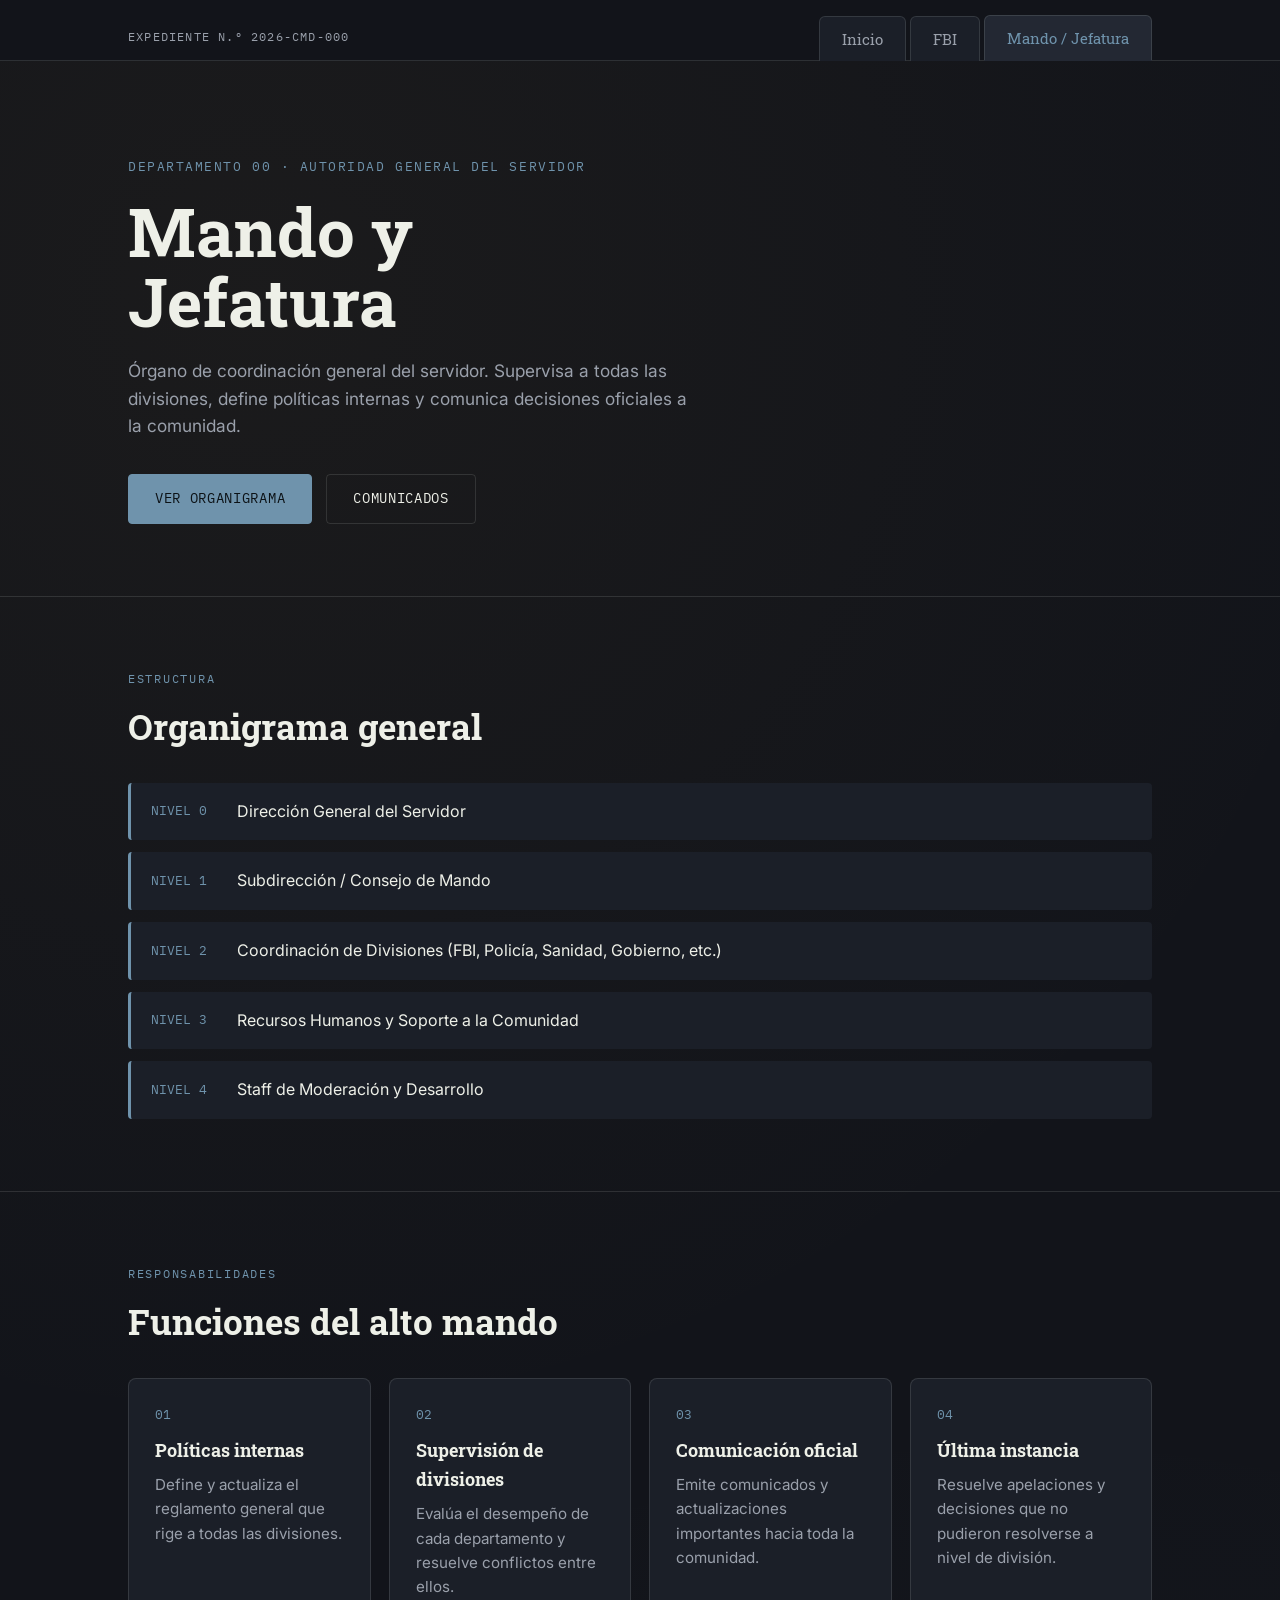
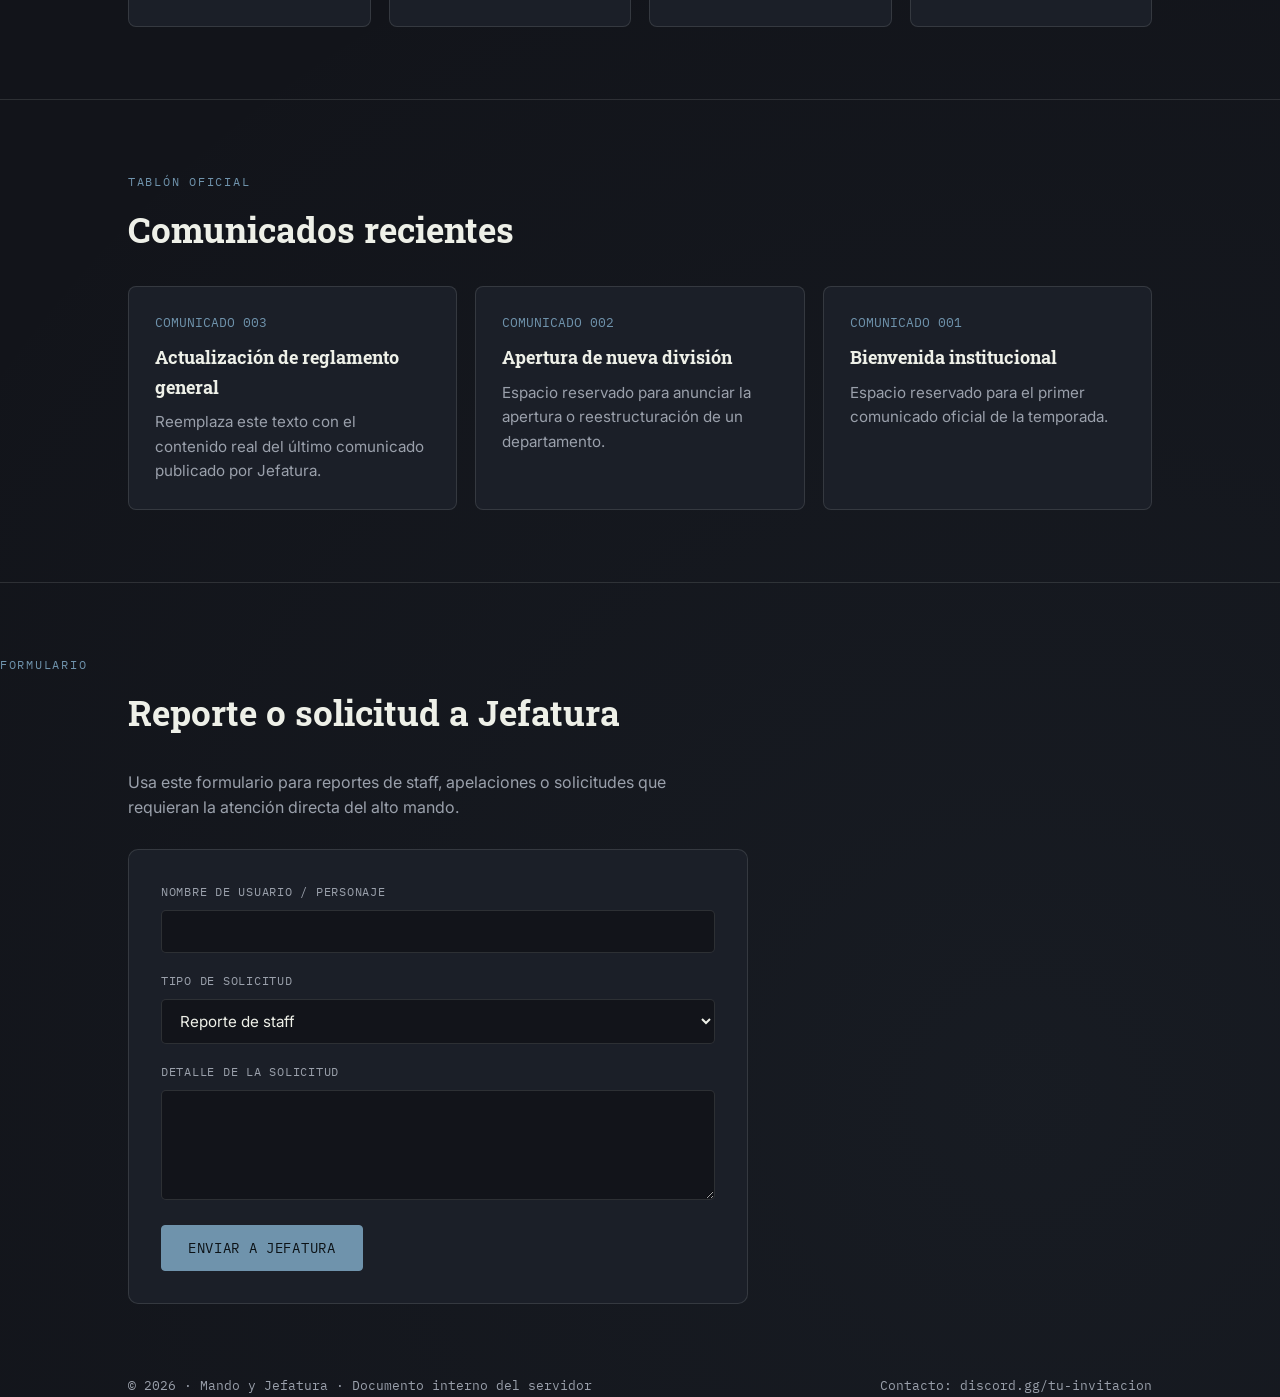
==== jefatura.html @ 1597dbf6 "Add files via upload" ====
<!DOCTYPE html>
<html lang="es">
<head>
<meta charset="UTF-8">
<meta name="viewport" content="width=device-width, initial-scale=1.0">
<title>Mando y Jefatura | Servidor RP</title>
<link rel="preconnect" href="https://fonts.googleapis.com">
<link href="https://fonts.googleapis.com/css2?family=Roboto+Slab:wght@400;700&family=Inter:wght@400;500;600&family=IBM+Plex+Mono:wght@400;500&display=swap" rel="stylesheet">
<link rel="stylesheet" href="style.css">
</head>
<body>

<nav class="tabnav">
  <div class="wrap">
    <span class="brand">EXPEDIENTE N.º 2026-CMD-000</span>
    <a class="tab" href="index.html">Inicio</a>
    <a class="tab" href="fbi.html">FBI</a>
    <a class="tab active steel-active" href="jefatura.html">Mando / Jefatura</a>
  </div>
</nav>

<header class="hero">
  <div class="wrap">
    <div class="case-no steel">Departamento 00 · Autoridad general del servidor</div>
    <h1>
      <span class="redact-word" style="--d:0.2s">Mando</span>
      <span class="redact-word" style="--d:0.5s">y</span><br>
      <span class="redact-word" style="--d:0.9s">Jefatura</span>
    </h1>
    <p class="lede">
      Órgano de coordinación general del servidor. Supervisa a todas las divisiones,
      define políticas internas y comunica decisiones oficiales a la comunidad.
    </p>
    <div class="cta-row">
      <a class="btn steel" href="#organigrama">Ver organigrama</a>
      <a class="btn ghost" href="#comunicados">Comunicados</a>
    </div>
  </div>
</header>

<section id="organigrama">
  <div class="wrap">
    <div class="eyebrow steel">Estructura</div>
    <h2>Organigrama general</h2>
    <div class="org-list">
      <div class="org-item"><span class="lvl">NIVEL 0</span><span>Dirección General del Servidor</span></div>
      <div class="org-item"><span class="lvl">NIVEL 1</span><span>Subdirección / Consejo de Mando</span></div>
      <div class="org-item"><span class="lvl">NIVEL 2</span><span>Coordinación de Divisiones (FBI, Policía, Sanidad, Gobierno, etc.)</span></div>
      <div class="org-item"><span class="lvl">NIVEL 3</span><span>Recursos Humanos y Soporte a la Comunidad</span></div>
      <div class="org-item"><span class="lvl">NIVEL 4</span><span>Staff de Moderación y Desarrollo</span></div>
    </div>
  </div>
</section>

<section>
  <div class="wrap">
    <div class="eyebrow steel">Responsabilidades</div>
    <h2>Funciones del alto mando</h2>
    <div class="grid">
      <div class="card steel"><span class="num">01</span><h3>Políticas internas</h3><p>Define y actualiza el reglamento general que rige a todas las divisiones.</p></div>
      <div class="card steel"><span class="num">02</span><h3>Supervisión de divisiones</h3><p>Evalúa el desempeño de cada departamento y resuelve conflictos entre ellos.</p></div>
      <div class="card steel"><span class="num">03</span><h3>Comunicación oficial</h3><p>Emite comunicados y actualizaciones importantes hacia toda la comunidad.</p></div>
      <div class="card steel"><span class="num">04</span><h3>Última instancia</h3><p>Resuelve apelaciones y decisiones que no pudieron resolverse a nivel de división.</p></div>
    </div>
  </div>
</section>

<section id="comunicados">
  <div class="wrap">
    <div class="eyebrow steel">Tablón oficial</div>
    <h2>Comunicados recientes</h2>
    <div class="grid">
      <div class="card steel">
        <span class="num">COMUNICADO 003</span>
        <h3>Actualización de reglamento general</h3>
        <p>Reemplaza este texto con el contenido real del último comunicado publicado por Jefatura.</p>
      </div>
      <div class="card steel">
        <span class="num">COMUNICADO 002</span>
        <h3>Apertura de nueva división</h3>
        <p>Espacio reservado para anunciar la apertura o reestructuración de un departamento.</p>
      </div>
      <div class="card steel">
        <span class="num">COMUNICADO 001</span>
        <h3>Bienvenida institucional</h3>
        <p>Espacio reservado para el primer comunicado oficial de la temporada.</p>
      </div>
    </div>
  </div>
</section>

<section>
  <div class="eyebrow steel">Formulario</div>
  <div class="wrap">
    <h2>Reporte o solicitud a Jefatura</h2>
    <p style="color:var(--ink-dim); max-width:600px; margin-bottom:28px;">
      Usa este formulario para reportes de staff, apelaciones o solicitudes que
      requieran la atención directa del alto mando.
    </p>
    <form class="form-panel steel-form" action="https://formspree.io/f/TU_ID_DE_FORMSPREE" method="POST">
      <div class="field">
        <label for="nombre2">Nombre de usuario / personaje</label>
        <input type="text" id="nombre2" name="nombre" required>
      </div>
      <div class="field">
        <label for="tipo">Tipo de solicitud</label>
        <select id="tipo" name="tipo">
          <option>Reporte de staff</option>
          <option>Apelación de sanción</option>
          <option>Consulta general</option>
          <option>Otro</option>
        </select>
      </div>
      <div class="field">
        <label for="detalle">Detalle de la solicitud</label>
        <textarea id="detalle" name="detalle" required></textarea>
      </div>
      <button type="submit" class="btn steel">Enviar a Jefatura</button>
    </form>
  </div>
</section>

<footer class="wrap">
  <span>© 2026 · Mando y Jefatura · Documento interno del servidor</span>
  <span>Contacto: discord.gg/tu-invitacion</span>
</footer>

</body>
</html>
---- style.css ----
/* ============================================
   SISTEMA DE DISEÑO — EXPEDIENTE FEDERAL
   ============================================ */
:root {
  --bg-deep: #12141a;
  --panel: #1b1f28;
  --panel-raised: #232833;
  --paper: #ded2ad;
  --paper-dim: #b7ac8a;
  --ink: #eef0e8;
  --ink-dim: #9aa0ab;
  --brass: #c2983f;
  --brass-dim: #8a6d2f;
  --steel: #6f93ac;
  --steel-dim: #445a68;
  --redact: #0a0b0d;
  --alert: #8a3030;
  --line: rgba(238, 240, 232, 0.12);

  --font-display: "Roboto Slab", Georgia, serif;
  --font-body: "Inter", -apple-system, sans-serif;
  --font-mono: "IBM Plex Mono", "Courier New", monospace;
}

* { margin: 0; padding: 0; box-sizing: border-box; }

html { scroll-behavior: smooth; }

body {
  background: var(--bg-deep);
  color: var(--ink);
  font-family: var(--font-body);
  line-height: 1.6;
  background-image:
    radial-gradient(circle at 20% 10%, rgba(194,152,63,0.05), transparent 40%),
    radial-gradient(circle at 80% 90%, rgba(111,147,172,0.06), transparent 45%);
}

a { color: inherit; text-decoration: none; }
img { max-width: 100%; display: block; }

.wrap {
  max-width: 1080px;
  margin: 0 auto;
  padding: 0 28px;
}

/* ---------- Case-number eyebrow ---------- */
.case-no {
  font-family: var(--font-mono);
  font-size: 0.8rem;
  letter-spacing: 0.12em;
  color: var(--brass);
  text-transform: uppercase;
}
.case-no.steel { color: var(--steel); }

/* ---------- Folder-tab navigation ---------- */
.tabnav {
  position: sticky;
  top: 0;
  z-index: 50;
  background: var(--bg-deep);
  border-bottom: 1px solid var(--line);
}
.tabnav .wrap {
  display: flex;
  align-items: flex-end;
  gap: 4px;
  padding-top: 14px;
}
.tabnav .brand {
  font-family: var(--font-mono);
  font-size: 0.75rem;
  color: var(--ink-dim);
  letter-spacing: 0.1em;
  margin-right: auto;
  padding-bottom: 14px;
  text-transform: uppercase;
}
.tab {
  font-family: var(--font-display);
  font-size: 0.95rem;
  padding: 10px 22px;
  background: var(--panel);
  border: 1px solid var(--line);
  border-bottom: none;
  border-radius: 6px 6px 0 0;
  color: var(--ink-dim);
  position: relative;
  top: 1px;
  transition: color .2s ease, background .2s ease;
}
.tab:hover { color: var(--ink); }
.tab.active {
  background: var(--panel-raised);
  color: var(--brass);
  border-color: var(--line);
  border-bottom: 1px solid var(--panel-raised);
}
.tab.active.steel-active { color: var(--steel); }

/* ---------- Hero / redaction reveal ---------- */
.hero {
  padding: 96px 0 72px;
  border-bottom: 1px solid var(--line);
}
.hero h1 {
  font-family: var(--font-display);
  font-weight: 700;
  font-size: clamp(2.4rem, 6vw, 4.2rem);
  line-height: 1.05;
  margin: 18px 0 20px;
}
.redact-word {
  display: inline-block;
  position: relative;
  color: transparent;
  background: var(--redact);
  border-radius: 3px;
  padding: 0 6px;
  animation: reveal 0.05s ease-out forwards;
  animation-delay: var(--d, 0.8s);
}
@keyframes reveal {
  to { color: var(--ink); background: transparent; padding: 0; }
}
.hero .lede {
  max-width: 560px;
  color: var(--ink-dim);
  font-size: 1.08rem;
}
.hero .cta-row {
  margin-top: 34px;
  display: flex;
  gap: 14px;
  flex-wrap: wrap;
}

.btn {
  font-family: var(--font-mono);
  font-size: 0.85rem;
  letter-spacing: 0.05em;
  text-transform: uppercase;
  padding: 13px 26px;
  border-radius: 4px;
  border: 1px solid var(--brass);
  color: var(--bg-deep);
  background: var(--brass);
  transition: transform .15s ease, box-shadow .15s ease;
  display: inline-block;
}
.btn:hover { transform: translateY(-2px); box-shadow: 0 6px 18px rgba(194,152,63,0.25); }
.btn.ghost {
  background: transparent;
  color: var(--ink);
  border-color: var(--line);
}
.btn.steel { border-color: var(--steel); background: var(--steel); color: #0c1216; }
.btn.steel:hover { box-shadow: 0 6px 18px rgba(111,147,172,0.25); }
.btn.ghost.steel-ghost { color: var(--ink); }

/* ---------- Sections ---------- */
section { padding: 72px 0; border-bottom: 1px solid var(--line); }
section:last-of-type { border-bottom: none; }

.eyebrow {
  font-family: var(--font-mono);
  font-size: 0.78rem;
  letter-spacing: 0.14em;
  text-transform: uppercase;
  color: var(--brass);
  margin-bottom: 10px;
}
.eyebrow.steel { color: var(--steel); }

h2 {
  font-family: var(--font-display);
  font-size: clamp(1.6rem, 3vw, 2.2rem);
  margin-bottom: 28px;
}

/* ---------- Rank ladder ---------- */
.ranks {
  display: flex;
  flex-direction: column;
  border: 1px solid var(--line);
  border-radius: 8px;
  overflow: hidden;
}
.rank-row {
  display: grid;
  grid-template-columns: 90px 1fr auto;
  gap: 18px;
  align-items: center;
  padding: 16px 22px;
  background: var(--panel);
  border-bottom: 1px solid var(--line);
}
.rank-row:last-child { border-bottom: none; }
.rank-row:nth-child(even) { background: var(--panel-raised); }
.rank-code {
  font-family: var(--font-mono);
  color: var(--brass-dim);
  font-size: 0.85rem;
}
.rank-row.steel .rank-code { color: var(--steel-dim); }
.rank-name { font-family: var(--font-display); font-size: 1.05rem; }
.rank-tag {
  font-family: var(--font-mono);
  font-size: 0.72rem;
  color: var(--ink-dim);
  border: 1px solid var(--line);
  padding: 4px 10px;
  border-radius: 20px;
  white-space: nowrap;
}

/* ---------- Card grid ---------- */
.grid {
  display: grid;
  grid-template-columns: repeat(auto-fit, minmax(240px, 1fr));
  gap: 18px;
}
.card {
  background: var(--panel);
  border: 1px solid var(--line);
  border-radius: 8px;
  padding: 26px;
}
.card .num {
  font-family: var(--font-mono);
  color: var(--brass);
  font-size: 0.8rem;
  margin-bottom: 10px;
  display: block;
}
.card.steel .num { color: var(--steel); }
.card h3 {
  font-family: var(--font-display);
  font-size: 1.15rem;
  margin-bottom: 8px;
}
.card p { color: var(--ink-dim); font-size: 0.95rem; }

/* ---------- Stamp / classified badge ---------- */
.stamp {
  display: inline-block;
  border: 3px solid var(--alert);
  color: var(--alert);
  font-family: var(--font-mono);
  font-weight: 700;
  letter-spacing: 0.15em;
  padding: 6px 16px;
  border-radius: 4px;
  transform: rotate(-4deg);
  text-transform: uppercase;
  font-size: 0.85rem;
  opacity: 0.9;
}

/* ---------- Form ---------- */
.form-panel {
  background: var(--panel);
  border: 1px solid var(--line);
  border-radius: 10px;
  padding: 32px;
  max-width: 620px;
}
.field { margin-bottom: 18px; }
.field label {
  display: block;
  font-family: var(--font-mono);
  font-size: 0.78rem;
  letter-spacing: 0.06em;
  color: var(--ink-dim);
  text-transform: uppercase;
  margin-bottom: 8px;
}
.field input, .field select, .field textarea {
  width: 100%;
  background: var(--bg-deep);
  border: 1px solid var(--line);
  border-radius: 5px;
  padding: 11px 14px;
  color: var(--ink);
  font-family: var(--font-body);
  font-size: 0.95rem;
}
.field textarea { min-height: 110px; resize: vertical; }
.field input:focus, .field select:focus, .field textarea:focus {
  outline: 2px solid var(--brass);
  outline-offset: 1px;
}
.steel-form .field input:focus, .steel-form .field select:focus, .steel-form .field textarea:focus {
  outline-color: var(--steel);
}

/* ---------- Footer ---------- */
footer {
  padding: 40px 0 60px;
  color: var(--ink-dim);
  font-family: var(--font-mono);
  font-size: 0.8rem;
  display: flex;
  justify-content: space-between;
  flex-wrap: wrap;
  gap: 12px;
}

/* ---------- Org chart list (jefatura) ---------- */
.org-list { display: flex; flex-direction: column; gap: 12px; }
.org-item {
  display: flex;
  align-items: center;
  gap: 16px;
  padding: 16px 20px;
  background: var(--panel);
  border-left: 3px solid var(--steel);
  border-radius: 4px;
}
.org-item .lvl {
  font-family: var(--font-mono);
  color: var(--steel);
  font-size: 0.8rem;
  width: 70px;
  flex-shrink: 0;
}

/* ---------- Reduced motion ---------- */
@media (prefers-reduced-motion: reduce) {
  .redact-word { animation: none; color: var(--ink); background: transparent; padding: 0; }
  html { scroll-behavior: auto; }
}

/* ---------- Mobile ---------- */
@media (max-width: 640px) {
  .hero { padding: 64px 0 48px; }
  .rank-row { grid-template-columns: 60px 1fr; }
  .rank-tag { grid-column: 1 / -1; justify-self: start; }
  .tabnav .brand { display: none; }
  section { padding: 52px 0; }
}

/* ---------- Focus visibility ---------- */
a:focus-visible, button:focus-visible, .tab:focus-visible {
  outline: 2px solid var(--brass);
  outline-offset: 2px;
}
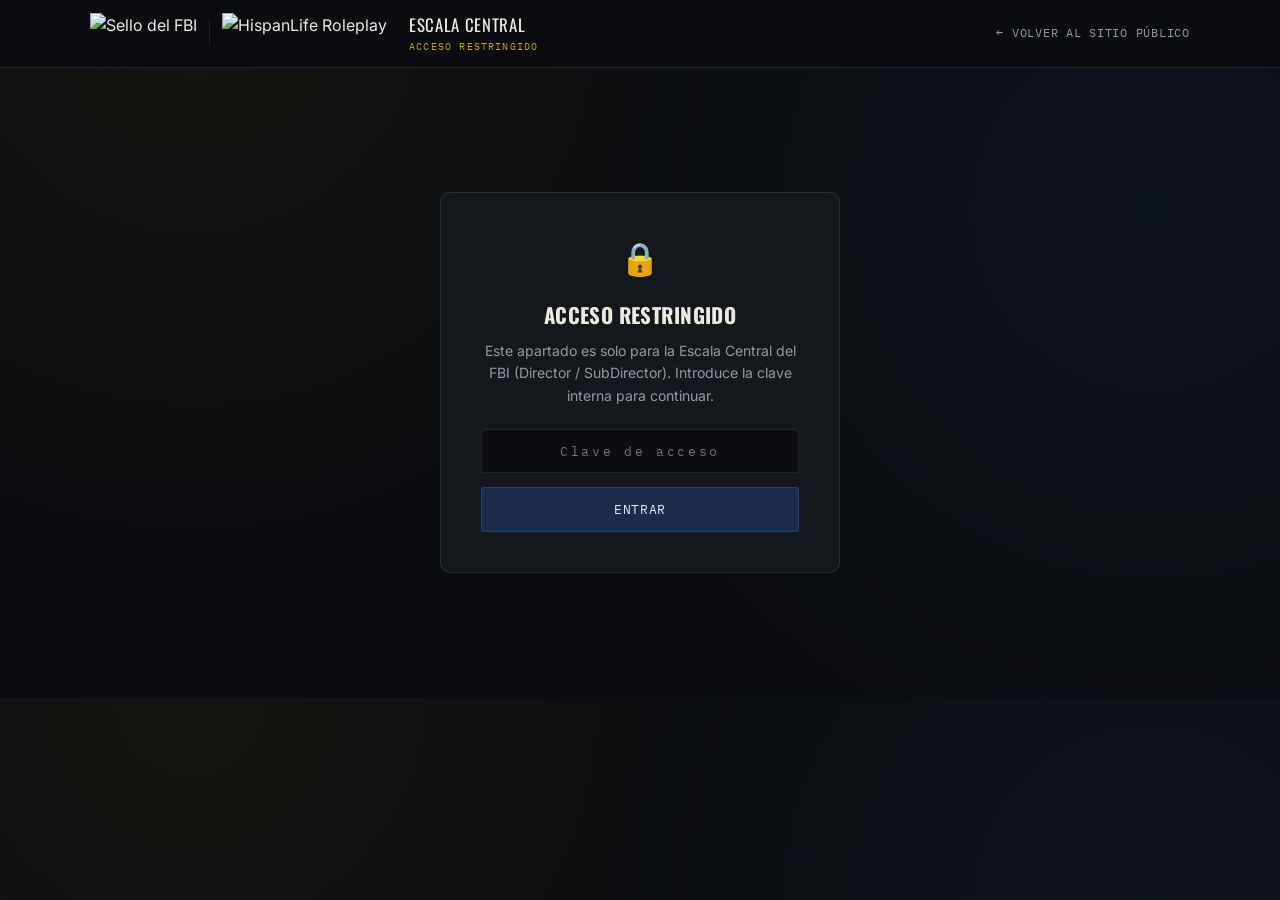
==== commit f508f8c9: "Add files via upload" ====
--- a/jefatura.html
+++ b/jefatura.html
@@ -3,127 +3,150 @@
 <head>
 <meta charset="UTF-8">
 <meta name="viewport" content="width=device-width, initial-scale=1.0">
-<title>Mando y Jefatura | Servidor RP</title>
+<title>Acceso interno — Escala Central FBI</title>
+<link rel="icon" href="assets/fbi-seal.png">
 <link rel="preconnect" href="https://fonts.googleapis.com">
-<link href="https://fonts.googleapis.com/css2?family=Roboto+Slab:wght@400;700&family=Inter:wght@400;500;600&family=IBM+Plex+Mono:wght@400;500&display=swap" rel="stylesheet">
+<link href="https://fonts.googleapis.com/css2?family=Oswald:wght@500;600;700&family=Inter:wght@400;500;600&family=IBM+Plex+Mono:wght@400;500;600&display=swap" rel="stylesheet">
 <link rel="stylesheet" href="style.css">
 </head>
 <body>
 
 <nav class="tabnav">
-  <div class="wrap">
-    <span class="brand">EXPEDIENTE N.º 2026-CMD-000</span>
-    <a class="tab" href="index.html">Inicio</a>
-    <a class="tab" href="fbi.html">FBI</a>
-    <a class="tab active steel-active" href="jefatura.html">Mando / Jefatura</a>
+  <div class="wrap inner">
+    <div class="logos">
+      <img src="assets/fbi-seal.png" alt="Sello del FBI">
+      <div class="divider"></div>
+      <img src="assets/hispanlife-logo.png" alt="HispanLife Roleplay">
+    </div>
+    <span class="brand-text">Escala Central<small>Acceso restringido</small></span>
+    <div class="navlinks">
+      <a href="index.html">← Volver al sitio público</a>
+    </div>
   </div>
 </nav>
 
+<div class="gate" id="gate">
+  <div class="gate-box">
+    <div class="lock">🔒</div>
+    <h2>Acceso restringido</h2>
+    <p>Este apartado es solo para la Escala Central del FBI (Director / SubDirector). Introduce la clave interna para continuar.</p>
+    <input type="password" id="clave" placeholder="Clave de acceso" autocomplete="off">
+    <button class="btn navy" style="width:100%" onclick="verificarClave()">Entrar</button>
+    <div class="gate-error" id="gate-error">Clave incorrecta. Inténtalo de nuevo.</div>
+  </div>
+</div>
+
+<div id="jefatura-content">
+
 <header class="hero">
   <div class="wrap">
-    <div class="case-no steel">Departamento 00 · Autoridad general del servidor</div>
-    <h1>
-      <span class="redact-word" style="--d:0.2s">Mando</span>
-      <span class="redact-word" style="--d:0.5s">y</span><br>
-      <span class="redact-word" style="--d:0.9s">Jefatura</span>
-    </h1>
-    <p class="lede">
-      Órgano de coordinación general del servidor. Supervisa a todas las divisiones,
-      define políticas internas y comunica decisiones oficiales a la comunidad.
-    </p>
-    <div class="cta-row">
-      <a class="btn steel" href="#organigrama">Ver organigrama</a>
-      <a class="btn ghost" href="#comunicados">Comunicados</a>
-    </div>
+    <div class="case-no">Solo Escala Central · Director / SubDirector</div>
+    <h1>Panel de Mando</h1>
+    <p class="sub">Coordinación interna de la división · No compartir fuera de la Escala Central</p>
   </div>
 </header>
 
-<section id="organigrama">
+<section>
   <div class="wrap">
-    <div class="eyebrow steel">Estructura</div>
-    <h2>Organigrama general</h2>
-    <div class="org-list">
-      <div class="org-item"><span class="lvl">NIVEL 0</span><span>Dirección General del Servidor</span></div>
-      <div class="org-item"><span class="lvl">NIVEL 1</span><span>Subdirección / Consejo de Mando</span></div>
-      <div class="org-item"><span class="lvl">NIVEL 2</span><span>Coordinación de Divisiones (FBI, Policía, Sanidad, Gobierno, etc.)</span></div>
-      <div class="org-item"><span class="lvl">NIVEL 3</span><span>Recursos Humanos y Soporte a la Comunidad</span></div>
-      <div class="org-item"><span class="lvl">NIVEL 4</span><span>Staff de Moderación y Desarrollo</span></div>
+    <div class="eyebrow">Comunicados internos</div>
+    <h2>Tablón de Escala Central</h2>
+    <p class="section-intro">Espacio para decisiones y avisos que solo debe conocer la dirección de la división.</p>
+    <div class="grid">
+      <div class="card">
+        <span class="num">NOTA 003</span>
+        <h3>Reemplaza este texto</h3>
+        <p>Edita este bloque con el comunicado interno real (ej. cambios de reglamento, redadas autorizadas, etc.).</p>
+      </div>
+      <div class="card">
+        <span class="num">NOTA 002</span>
+        <h3>Reemplaza este texto</h3>
+        <p>Espacio reservado para el segundo comunicado interno.</p>
+      </div>
+      <div class="card">
+        <span class="num">NOTA 001</span>
+        <h3>Reemplaza este texto</h3>
+        <p>Espacio reservado para el primer comunicado interno de la temporada.</p>
+      </div>
     </div>
   </div>
 </section>
 
 <section>
   <div class="wrap">
-    <div class="eyebrow steel">Responsabilidades</div>
-    <h2>Funciones del alto mando</h2>
-    <div class="grid">
-      <div class="card steel"><span class="num">01</span><h3>Políticas internas</h3><p>Define y actualiza el reglamento general que rige a todas las divisiones.</p></div>
-      <div class="card steel"><span class="num">02</span><h3>Supervisión de divisiones</h3><p>Evalúa el desempeño de cada departamento y resuelve conflictos entre ellos.</p></div>
-      <div class="card steel"><span class="num">03</span><h3>Comunicación oficial</h3><p>Emite comunicados y actualizaciones importantes hacia toda la comunidad.</p></div>
-      <div class="card steel"><span class="num">04</span><h3>Última instancia</h3><p>Resuelve apelaciones y decisiones que no pudieron resolverse a nivel de división.</p></div>
-    </div>
-  </div>
-</section>
-
-<section id="comunicados">
-  <div class="wrap">
-    <div class="eyebrow steel">Tablón oficial</div>
-    <h2>Comunicados recientes</h2>
-    <div class="grid">
-      <div class="card steel">
-        <span class="num">COMUNICADO 003</span>
-        <h3>Actualización de reglamento general</h3>
-        <p>Reemplaza este texto con el contenido real del último comunicado publicado por Jefatura.</p>
-      </div>
-      <div class="card steel">
-        <span class="num">COMUNICADO 002</span>
-        <h3>Apertura de nueva división</h3>
-        <p>Espacio reservado para anunciar la apertura o reestructuración de un departamento.</p>
-      </div>
-      <div class="card steel">
-        <span class="num">COMUNICADO 001</span>
-        <h3>Bienvenida institucional</h3>
-        <p>Espacio reservado para el primer comunicado oficial de la temporada.</p>
-      </div>
+    <div class="eyebrow">Estructura</div>
+    <h2>Escala Central activa</h2>
+    <div class="org-list">
+      <div class="org-item"><span class="lvl">DIR.</span><span>Director de Investigación — [nombre]</span></div>
+      <div class="org-item"><span class="lvl">SUBDIR.</span><span>SubDirector de Investigación — [nombre]</span></div>
     </div>
   </div>
 </section>
 
 <section>
-  <div class="eyebrow steel">Formulario</div>
   <div class="wrap">
-    <h2>Reporte o solicitud a Jefatura</h2>
-    <p style="color:var(--ink-dim); max-width:600px; margin-bottom:28px;">
-      Usa este formulario para reportes de staff, apelaciones o solicitudes que
-      requieran la atención directa del alto mando.
-    </p>
-    <form class="form-panel steel-form" action="https://formspree.io/f/TU_ID_DE_FORMSPREE" method="POST">
+    <div class="eyebrow">Gestión</div>
+    <h2>Propuesta de ascenso / descenso</h2>
+    <p class="section-intro">Formulario interno para proponer cambios de rango dentro de la división.</p>
+    <form class="form-panel" id="form-propuesta" onsubmit="enviarPropuesta(event)">
       <div class="field">
-        <label for="nombre2">Nombre de usuario / personaje</label>
-        <input type="text" id="nombre2" name="nombre" required>
+        <label for="agente-prop">Agente</label>
+        <input type="text" id="agente-prop" name="agente" required>
       </div>
       <div class="field">
-        <label for="tipo">Tipo de solicitud</label>
-        <select id="tipo" name="tipo">
-          <option>Reporte de staff</option>
-          <option>Apelación de sanción</option>
-          <option>Consulta general</option>
+        <label for="tipo-prop">Tipo de propuesta</label>
+        <select id="tipo-prop" name="tipo">
+          <option>Ascenso</option>
+          <option>Descenso</option>
+          <option>Autorización de redada</option>
           <option>Otro</option>
         </select>
       </div>
       <div class="field">
-        <label for="detalle">Detalle de la solicitud</label>
-        <textarea id="detalle" name="detalle" required></textarea>
+        <label for="motivo-prop">Motivo</label>
+        <textarea id="motivo-prop" name="motivo" required></textarea>
       </div>
-      <button type="submit" class="btn steel">Enviar a Jefatura</button>
+      <button type="submit" class="btn navy">Enviar propuesta</button>
+      <div class="send-status" id="propuesta-status"></div>
     </form>
   </div>
 </section>
 
 <footer class="wrap">
-  <span>© 2026 · Mando y Jefatura · Documento interno del servidor</span>
-  <span>Contacto: discord.gg/tu-invitacion</span>
+  <span>© 2026 · Escala Central FBI · HispanLife Roleplay</span>
+  <span><a class="restricted" href="index.html">Volver al sitio público</a></span>
 </footer>
 
+</div>
+
+<script src="script.js"></script>
+<script>
+  // Aviso: esto es solo una barrera cosmética en el navegador (no es seguridad real).
+  // Cualquiera con conocimientos básicos puede ver este código y la clave.
+  // No publiques aquí información realmente sensible.
+  const CLAVE_CORRECTA = "central2026"; // cámbiala por la que quieras usar
+
+  if (sessionStorage.getItem("jefatura_ok") === "1") {
+    mostrarContenido();
+  }
+
+  function verificarClave() {
+    const intento = document.getElementById("clave").value;
+    if (intento === CLAVE_CORRECTA) {
+      sessionStorage.setItem("jefatura_ok", "1");
+      mostrarContenido();
+    } else {
+      document.getElementById("gate-error").classList.add("show");
+    }
+  }
+
+  function mostrarContenido() {
+    document.getElementById("gate").style.display = "none";
+    document.getElementById("jefatura-content").classList.add("show");
+  }
+
+  document.getElementById("clave").addEventListener("keydown", (e) => {
+    if (e.key === "Enter") verificarClave();
+  });
+</script>
 </body>
 </html>
--- a/style.css
+++ b/style.css
@@ -1,29 +1,30 @@
 /* ============================================
-   SISTEMA DE DISEÑO — EXPEDIENTE FEDERAL
+   SISTEMA DE DISEÑO — EXPEDIENTE DE INVESTIGACIÓN
+   FBI · HispanLife Roleplay
    ============================================ */
 :root {
-  --bg-deep: #12141a;
-  --panel: #1b1f28;
-  --panel-raised: #232833;
-  --paper: #ded2ad;
-  --paper-dim: #b7ac8a;
-  --ink: #eef0e8;
-  --ink-dim: #9aa0ab;
-  --brass: #c2983f;
-  --brass-dim: #8a6d2f;
-  --steel: #6f93ac;
-  --steel-dim: #445a68;
-  --redact: #0a0b0d;
-  --alert: #8a3030;
-  --line: rgba(238, 240, 232, 0.12);
-
-  --font-display: "Roboto Slab", Georgia, serif;
+  --bg-deep: #0b0d10;
+  --panel: #14181d;
+  --panel-raised: #1b2027;
+  --gold: #c9a227;
+  --gold-dim: #8a6f1f;
+  --navy: #1c2c4d;
+  --navy-lt: #2b4270;
+  --crimson: #8a2331;
+  --paper: #ddd0ab;
+  --paper-line: rgba(20,15,5,0.15);
+  --ink: #eceae2;
+  --ink-dim: #939aa4;
+  --line: rgba(236, 234, 226, 0.10);
+  --cork: #4a3423;
+  --thread: #a3272c;
+
+  --font-display: "Oswald", "Arial Narrow", sans-serif;
   --font-body: "Inter", -apple-system, sans-serif;
   --font-mono: "IBM Plex Mono", "Courier New", monospace;
 }
 
 * { margin: 0; padding: 0; box-sizing: border-box; }
-
 html { scroll-behavior: smooth; }
 
 body {
@@ -32,318 +33,329 @@
   font-family: var(--font-body);
   line-height: 1.6;
   background-image:
-    radial-gradient(circle at 20% 10%, rgba(194,152,63,0.05), transparent 40%),
-    radial-gradient(circle at 80% 90%, rgba(111,147,172,0.06), transparent 45%);
+    radial-gradient(circle at 15% 0%, rgba(201,162,39,0.06), transparent 42%),
+    radial-gradient(circle at 90% 30%, rgba(28,44,77,0.25), transparent 45%);
 }
 
 a { color: inherit; text-decoration: none; }
 img { max-width: 100%; display: block; }
-
-.wrap {
-  max-width: 1080px;
-  margin: 0 auto;
-  padding: 0 28px;
-}
-
-/* ---------- Case-number eyebrow ---------- */
+.wrap { max-width: 1100px; margin: 0 auto; padding: 0 28px; }
+
+/* ---------- Nav ---------- */
+.tabnav {
+  position: sticky; top: 0; z-index: 50;
+  background: rgba(11,13,16,0.92);
+  backdrop-filter: blur(6px);
+  border-bottom: 1px solid var(--line);
+}
+.tabnav .inner {
+  display: flex; align-items: center; gap: 22px;
+  padding: 12px 0;
+}
+.tabnav .logos { display: flex; align-items: center; gap: 12px; }
+.tabnav .logos img { height: 40px; width: auto; }
+.tabnav .divider { width: 1px; height: 26px; background: var(--line); }
+.tabnav .brand-text {
+  font-family: var(--font-display);
+  letter-spacing: 0.04em;
+  font-size: 1.05rem;
+  text-transform: uppercase;
+  color: var(--ink);
+}
+.tabnav .brand-text small {
+  display: block;
+  font-family: var(--font-mono);
+  font-size: 0.62rem;
+  color: var(--gold);
+  letter-spacing: 0.12em;
+  text-transform: uppercase;
+}
+.navlinks { margin-left: auto; display: flex; gap: 26px; }
+.navlinks a {
+  font-family: var(--font-mono);
+  font-size: 0.78rem;
+  letter-spacing: 0.06em;
+  text-transform: uppercase;
+  color: var(--ink-dim);
+  transition: color .15s;
+}
+.navlinks a:hover { color: var(--gold); }
+
+/* ---------- Hero ---------- */
+.hero {
+  padding: 88px 0 64px;
+  border-bottom: 1px solid var(--line);
+  text-align: center;
+}
+.hero .seal { width: 148px; margin: 0 auto 28px; opacity: 0.96; }
 .case-no {
   font-family: var(--font-mono);
-  font-size: 0.8rem;
-  letter-spacing: 0.12em;
-  color: var(--brass);
-  text-transform: uppercase;
-}
-.case-no.steel { color: var(--steel); }
-
-/* ---------- Folder-tab navigation ---------- */
-.tabnav {
-  position: sticky;
-  top: 0;
-  z-index: 50;
-  background: var(--bg-deep);
-  border-bottom: 1px solid var(--line);
-}
-.tabnav .wrap {
-  display: flex;
-  align-items: flex-end;
-  gap: 4px;
-  padding-top: 14px;
-}
-.tabnav .brand {
-  font-family: var(--font-mono);
-  font-size: 0.75rem;
-  color: var(--ink-dim);
-  letter-spacing: 0.1em;
-  margin-right: auto;
-  padding-bottom: 14px;
-  text-transform: uppercase;
-}
-.tab {
-  font-family: var(--font-display);
-  font-size: 0.95rem;
-  padding: 10px 22px;
-  background: var(--panel);
-  border: 1px solid var(--line);
-  border-bottom: none;
-  border-radius: 6px 6px 0 0;
-  color: var(--ink-dim);
-  position: relative;
-  top: 1px;
-  transition: color .2s ease, background .2s ease;
-}
-.tab:hover { color: var(--ink); }
-.tab.active {
-  background: var(--panel-raised);
-  color: var(--brass);
-  border-color: var(--line);
-  border-bottom: 1px solid var(--panel-raised);
-}
-.tab.active.steel-active { color: var(--steel); }
-
-/* ---------- Hero / redaction reveal ---------- */
-.hero {
-  padding: 96px 0 72px;
-  border-bottom: 1px solid var(--line);
+  font-size: 0.78rem;
+  letter-spacing: 0.16em;
+  color: var(--gold);
+  text-transform: uppercase;
+  margin-bottom: 14px;
 }
 .hero h1 {
   font-family: var(--font-display);
-  font-weight: 700;
-  font-size: clamp(2.4rem, 6vw, 4.2rem);
+  font-weight: 600;
+  font-size: clamp(2.4rem, 6vw, 4.4rem);
+  letter-spacing: 0.02em;
+  text-transform: uppercase;
   line-height: 1.05;
-  margin: 18px 0 20px;
-}
-.redact-word {
-  display: inline-block;
-  position: relative;
-  color: transparent;
-  background: var(--redact);
+}
+.hero .sub {
+  font-family: var(--font-mono);
+  color: var(--ink-dim);
+  font-size: 0.95rem;
+  letter-spacing: 0.05em;
+  margin-top: 14px;
+}
+.motto-ribbon {
+  margin: 30px auto 0;
+  display: inline-flex;
+  gap: 22px;
+  font-family: var(--font-display);
+  letter-spacing: 0.14em;
+  text-transform: uppercase;
+  font-size: 0.85rem;
+  color: var(--gold-dim);
+}
+.motto-ribbon span:not(:last-child)::after { content: "·"; margin-left: 22px; color: var(--line); }
+.hero .cta-row {
+  margin-top: 38px;
+  display: flex; gap: 14px; justify-content: center; flex-wrap: wrap;
+}
+
+.btn {
+  font-family: var(--font-mono);
+  font-size: 0.82rem;
+  letter-spacing: 0.05em;
+  text-transform: uppercase;
+  padding: 13px 26px;
   border-radius: 3px;
-  padding: 0 6px;
-  animation: reveal 0.05s ease-out forwards;
-  animation-delay: var(--d, 0.8s);
-}
-@keyframes reveal {
-  to { color: var(--ink); background: transparent; padding: 0; }
-}
-.hero .lede {
-  max-width: 560px;
-  color: var(--ink-dim);
-  font-size: 1.08rem;
-}
-.hero .cta-row {
-  margin-top: 34px;
-  display: flex;
-  gap: 14px;
-  flex-wrap: wrap;
-}
-
-.btn {
-  font-family: var(--font-mono);
-  font-size: 0.85rem;
-  letter-spacing: 0.05em;
-  text-transform: uppercase;
-  padding: 13px 26px;
-  border-radius: 4px;
-  border: 1px solid var(--brass);
+  border: 1px solid var(--gold);
   color: var(--bg-deep);
-  background: var(--brass);
+  background: var(--gold);
   transition: transform .15s ease, box-shadow .15s ease;
   display: inline-block;
-}
-.btn:hover { transform: translateY(-2px); box-shadow: 0 6px 18px rgba(194,152,63,0.25); }
-.btn.ghost {
-  background: transparent;
-  color: var(--ink);
-  border-color: var(--line);
-}
-.btn.steel { border-color: var(--steel); background: var(--steel); color: #0c1216; }
-.btn.steel:hover { box-shadow: 0 6px 18px rgba(111,147,172,0.25); }
-.btn.ghost.steel-ghost { color: var(--ink); }
+  cursor: pointer;
+}
+.btn:hover { transform: translateY(-2px); box-shadow: 0 6px 18px rgba(201,162,39,0.22); }
+.btn.ghost { background: transparent; color: var(--ink); border-color: var(--line); }
+.btn.navy { background: var(--navy); border-color: var(--navy-lt); color: var(--ink); }
+.btn.navy:hover { box-shadow: 0 6px 18px rgba(43,66,112,0.35); }
+.btn.small { padding: 9px 18px; font-size: 0.72rem; }
 
 /* ---------- Sections ---------- */
-section { padding: 72px 0; border-bottom: 1px solid var(--line); }
+section { padding: 76px 0; border-bottom: 1px solid var(--line); }
 section:last-of-type { border-bottom: none; }
-
 .eyebrow {
-  font-family: var(--font-mono);
-  font-size: 0.78rem;
-  letter-spacing: 0.14em;
-  text-transform: uppercase;
-  color: var(--brass);
+  font-family: var(--font-mono); font-size: 0.78rem; letter-spacing: 0.14em;
+  text-transform: uppercase; color: var(--gold); margin-bottom: 10px;
+}
+h2 {
+  font-family: var(--font-display); text-transform: uppercase;
+  letter-spacing: 0.02em; font-size: clamp(1.7rem, 3vw, 2.3rem); margin-bottom: 10px;
+}
+.section-intro { color: var(--ink-dim); max-width: 620px; margin-bottom: 34px; }
+
+/* ---------- Motto pillars ---------- */
+.pillars { display: grid; grid-template-columns: repeat(3,1fr); gap: 18px; }
+.pillar {
+  background: var(--panel); border: 1px solid var(--line); border-radius: 6px;
+  padding: 26px; text-align: center;
+}
+.pillar .glyph {
+  font-family: var(--font-display); font-size: 1.8rem; color: var(--gold);
   margin-bottom: 10px;
 }
-.eyebrow.steel { color: var(--steel); }
-
-h2 {
-  font-family: var(--font-display);
-  font-size: clamp(1.6rem, 3vw, 2.2rem);
-  margin-bottom: 28px;
-}
-
-/* ---------- Rank ladder ---------- */
-.ranks {
-  display: flex;
-  flex-direction: column;
-  border: 1px solid var(--line);
-  border-radius: 8px;
+.pillar h3 { font-family: var(--font-display); text-transform: uppercase; letter-spacing: 0.05em; margin-bottom: 8px; }
+.pillar p { color: var(--ink-dim); font-size: 0.9rem; }
+
+/* ---------- Rank folders ---------- */
+.escala-grid { display: flex; flex-direction: column; gap: 22px; }
+.escala {
+  background: var(--panel); border: 1px solid var(--line); border-radius: 8px;
   overflow: hidden;
 }
-.rank-row {
-  display: grid;
-  grid-template-columns: 90px 1fr auto;
-  gap: 18px;
-  align-items: center;
-  padding: 16px 22px;
-  background: var(--panel);
-  border-bottom: 1px solid var(--line);
-}
-.rank-row:last-child { border-bottom: none; }
-.rank-row:nth-child(even) { background: var(--panel-raised); }
-.rank-code {
-  font-family: var(--font-mono);
-  color: var(--brass-dim);
-  font-size: 0.85rem;
-}
-.rank-row.steel .rank-code { color: var(--steel-dim); }
-.rank-name { font-family: var(--font-display); font-size: 1.05rem; }
-.rank-tag {
-  font-family: var(--font-mono);
-  font-size: 0.72rem;
-  color: var(--ink-dim);
-  border: 1px solid var(--line);
-  padding: 4px 10px;
-  border-radius: 20px;
-  white-space: nowrap;
-}
-
-/* ---------- Card grid ---------- */
-.grid {
-  display: grid;
-  grid-template-columns: repeat(auto-fit, minmax(240px, 1fr));
-  gap: 18px;
-}
-.card {
-  background: var(--panel);
-  border: 1px solid var(--line);
-  border-radius: 8px;
-  padding: 26px;
-}
-.card .num {
-  font-family: var(--font-mono);
-  color: var(--brass);
-  font-size: 0.8rem;
-  margin-bottom: 10px;
-  display: block;
-}
-.card.steel .num { color: var(--steel); }
-.card h3 {
-  font-family: var(--font-display);
-  font-size: 1.15rem;
-  margin-bottom: 8px;
-}
-.card p { color: var(--ink-dim); font-size: 0.95rem; }
-
-/* ---------- Stamp / classified badge ---------- */
-.stamp {
-  display: inline-block;
-  border: 3px solid var(--alert);
-  color: var(--alert);
-  font-family: var(--font-mono);
-  font-weight: 700;
-  letter-spacing: 0.15em;
-  padding: 6px 16px;
+.escala-head {
+  display: flex; align-items: center; justify-content: space-between;
+  padding: 18px 24px; background: var(--panel-raised); border-bottom: 1px solid var(--line);
+}
+.escala-head h3 {
+  font-family: var(--font-display); text-transform: uppercase; letter-spacing: 0.04em; font-size: 1.15rem;
+}
+.escala-head .badge-tag {
+  font-family: var(--font-mono); font-size: 0.7rem; color: var(--gold);
+  border: 1px solid var(--gold-dim); padding: 4px 10px; border-radius: 20px; text-transform: uppercase;
+}
+.escala-body { padding: 22px 24px; display: flex; gap: 32px; flex-wrap: wrap; }
+.rank-list { flex: 1; min-width: 220px; display: flex; flex-direction: column; gap: 10px; }
+.rank-item {
+  display: flex; align-items: center; gap: 12px;
+  font-family: var(--font-body); font-size: 0.95rem;
+}
+.rank-item .dot { width: 7px; height: 7px; border-radius: 50%; background: var(--gold); flex-shrink: 0; }
+.escala-desc { flex: 1.4; min-width: 260px; color: var(--ink-dim); font-size: 0.92rem; }
+
+/* ---------- Corkboard (organizaciones) ---------- */
+.corkboard {
+  background:
+    radial-gradient(circle at 20% 20%, rgba(0,0,0,0.15), transparent 30%),
+    radial-gradient(circle at 80% 70%, rgba(0,0,0,0.15), transparent 30%),
+    var(--cork);
+  border-radius: 10px;
+  padding: 34px;
+  position: relative;
+  border: 1px solid rgba(0,0,0,0.3);
+}
+.pin {
+  position: absolute; width: 10px; height: 10px; border-radius: 50%;
+  background: var(--thread); box-shadow: 0 2px 3px rgba(0,0,0,0.5);
+}
+
+/* ---------- Document / form panels (paper look) ---------- */
+.doc-panel {
+  background: var(--paper);
+  color: #241c10;
   border-radius: 4px;
-  transform: rotate(-4deg);
-  text-transform: uppercase;
-  font-size: 0.85rem;
-  opacity: 0.9;
-}
-
-/* ---------- Form ---------- */
+  padding: 34px;
+  position: relative;
+  box-shadow: 0 14px 40px rgba(0,0,0,0.35);
+}
+.doc-panel::before {
+  content: "";
+  position: absolute; inset: 10px;
+  border: 1px solid var(--paper-line);
+  pointer-events: none;
+}
+.doc-panel .stamp {
+  position: absolute; top: 22px; right: 26px;
+  border: 3px solid var(--crimson); color: var(--crimson);
+  font-family: var(--font-mono); font-weight: 700; letter-spacing: 0.12em;
+  padding: 5px 14px; border-radius: 4px; transform: rotate(-6deg);
+  text-transform: uppercase; font-size: 0.75rem; opacity: 0.85;
+}
+.doc-panel h3 {
+  font-family: var(--font-display); text-transform: uppercase; letter-spacing: 0.03em;
+  font-size: 1.3rem; margin-bottom: 4px; color: #1a140b;
+}
+.doc-panel .doc-sub {
+  font-family: var(--font-mono); font-size: 0.72rem; color: #5c4d30;
+  text-transform: uppercase; letter-spacing: 0.08em; margin-bottom: 22px;
+}
+.field-row { display: grid; grid-template-columns: 1fr 1fr; gap: 16px; margin-bottom: 16px; }
+.field { margin-bottom: 16px; }
+.field label {
+  display: block; font-family: var(--font-mono); font-size: 0.7rem;
+  letter-spacing: 0.06em; color: #5c4d30; text-transform: uppercase; margin-bottom: 6px;
+}
+.field input, .field select, .field textarea {
+  width: 100%; background: #efe6cd; border: 1px solid var(--paper-line);
+  border-radius: 3px; padding: 10px 12px; color: #241c10;
+  font-family: var(--font-body); font-size: 0.92rem;
+}
+.field textarea { min-height: 90px; resize: vertical; font-family: var(--font-mono); }
+.field input:focus, .field select:focus, .field textarea:focus {
+  outline: 2px solid var(--navy); outline-offset: 1px;
+}
+.agentes-list { display: flex; flex-direction: column; gap: 8px; margin-bottom: 14px; }
+.agentes-list input { margin-bottom: 0; }
+.doc-actions { display: flex; gap: 10px; flex-wrap: wrap; margin-top: 8px; }
+.doc-actions .btn.dark {
+  background: #1a140b; color: var(--paper); border-color: #1a140b;
+}
+.doc-actions .btn.dark:hover { box-shadow: 0 6px 16px rgba(0,0,0,0.35); }
+
+.preview-box {
+  margin-top: 22px; background: #efe6cd; border: 1px dashed var(--paper-line);
+  border-radius: 4px; padding: 20px; font-family: var(--font-mono);
+  font-size: 0.82rem; white-space: pre-wrap; color: #241c10; display: none;
+}
+.preview-box.show { display: block; }
+.copied-msg {
+  font-family: var(--font-mono); font-size: 0.75rem; color: var(--navy);
+  margin-left: 6px; opacity: 0; transition: opacity .2s;
+}
+.copied-msg.show { opacity: 1; }
+
+.field input[type="file"] {
+  padding: 8px 12px; font-family: var(--font-body); font-size: 0.85rem;
+  background: #efe6cd; cursor: pointer;
+}
+
+.send-status {
+  margin-top: 12px; font-family: var(--font-mono); font-size: 0.8rem;
+  display: none;
+}
+.send-status.show { display: block; }
+.send-status.error { color: var(--crimson); }
+.send-status.success { color: #2a6b3f; }
+
+/* ---------- Application form (dark) ---------- */
 .form-panel {
-  background: var(--panel);
-  border: 1px solid var(--line);
-  border-radius: 10px;
-  padding: 32px;
-  max-width: 620px;
-}
-.field { margin-bottom: 18px; }
-.field label {
-  display: block;
-  font-family: var(--font-mono);
-  font-size: 0.78rem;
-  letter-spacing: 0.06em;
-  color: var(--ink-dim);
-  text-transform: uppercase;
-  margin-bottom: 8px;
-}
-.field input, .field select, .field textarea {
-  width: 100%;
-  background: var(--bg-deep);
-  border: 1px solid var(--line);
-  border-radius: 5px;
-  padding: 11px 14px;
-  color: var(--ink);
-  font-family: var(--font-body);
-  font-size: 0.95rem;
-}
-.field textarea { min-height: 110px; resize: vertical; }
-.field input:focus, .field select:focus, .field textarea:focus {
-  outline: 2px solid var(--brass);
-  outline-offset: 1px;
-}
-.steel-form .field input:focus, .steel-form .field select:focus, .steel-form .field textarea:focus {
-  outline-color: var(--steel);
-}
+  background: var(--panel); border: 1px solid var(--line); border-radius: 10px;
+  padding: 32px; max-width: 620px;
+}
+.form-panel .field label { color: var(--ink-dim); }
+.form-panel .field input, .form-panel .field select, .form-panel .field textarea {
+  background: var(--bg-deep); border: 1px solid var(--line); color: var(--ink);
+}
+.form-panel .field input:focus, .form-panel .field textarea:focus { outline-color: var(--gold); }
 
 /* ---------- Footer ---------- */
 footer {
-  padding: 40px 0 60px;
-  color: var(--ink-dim);
-  font-family: var(--font-mono);
-  font-size: 0.8rem;
-  display: flex;
-  justify-content: space-between;
-  flex-wrap: wrap;
-  gap: 12px;
-}
-
-/* ---------- Org chart list (jefatura) ---------- */
+  padding: 40px 0 60px; color: var(--ink-dim); font-family: var(--font-mono);
+  font-size: 0.78rem; display: flex; justify-content: space-between; flex-wrap: wrap; gap: 12px;
+}
+footer a.restricted { color: var(--ink-dim); border-bottom: 1px dotted var(--line); }
+footer a.restricted:hover { color: var(--gold); }
+
+/* ---------- Passcode gate (jefatura) ---------- */
+.gate {
+  min-height: 70vh; display: flex; align-items: center; justify-content: center;
+  padding: 40px 20px;
+}
+.gate-box {
+  background: var(--panel); border: 1px solid var(--line); border-radius: 10px;
+  padding: 40px; max-width: 400px; width: 100%; text-align: center;
+}
+.gate-box .lock { font-size: 2rem; margin-bottom: 14px; }
+.gate-box h2 { font-size: 1.3rem; margin-bottom: 8px; }
+.gate-box p { color: var(--ink-dim); font-size: 0.88rem; margin-bottom: 22px; }
+.gate-box input {
+  width: 100%; background: var(--bg-deep); border: 1px solid var(--line);
+  border-radius: 4px; padding: 12px 14px; color: var(--ink); text-align: center;
+  font-family: var(--font-mono); letter-spacing: 0.2em; margin-bottom: 14px;
+}
+.gate-error { color: var(--crimson); font-size: 0.8rem; margin-top: 10px; display: none; }
+.gate-error.show { display: block; }
+#jefatura-content { display: none; }
+#jefatura-content.show { display: block; }
+
 .org-list { display: flex; flex-direction: column; gap: 12px; }
 .org-item {
-  display: flex;
-  align-items: center;
-  gap: 16px;
-  padding: 16px 20px;
-  background: var(--panel);
-  border-left: 3px solid var(--steel);
-  border-radius: 4px;
-}
-.org-item .lvl {
-  font-family: var(--font-mono);
-  color: var(--steel);
-  font-size: 0.8rem;
-  width: 70px;
-  flex-shrink: 0;
-}
-
-/* ---------- Reduced motion ---------- */
-@media (prefers-reduced-motion: reduce) {
-  .redact-word { animation: none; color: var(--ink); background: transparent; padding: 0; }
-  html { scroll-behavior: auto; }
-}
-
-/* ---------- Mobile ---------- */
-@media (max-width: 640px) {
-  .hero { padding: 64px 0 48px; }
-  .rank-row { grid-template-columns: 60px 1fr; }
-  .rank-tag { grid-column: 1 / -1; justify-self: start; }
-  .tabnav .brand { display: none; }
-  section { padding: 52px 0; }
-}
-
-/* ---------- Focus visibility ---------- */
-a:focus-visible, button:focus-visible, .tab:focus-visible {
-  outline: 2px solid var(--brass);
-  outline-offset: 2px;
-}
+  display: flex; align-items: center; gap: 16px; padding: 16px 20px;
+  background: var(--panel); border-left: 3px solid var(--navy-lt); border-radius: 4px;
+}
+.org-item .lvl { font-family: var(--font-mono); color: var(--navy-lt); font-size: 0.8rem; width: 70px; flex-shrink: 0; }
+
+.grid { display: grid; grid-template-columns: repeat(auto-fit, minmax(240px, 1fr)); gap: 18px; }
+.card {
+  background: var(--panel); border: 1px solid var(--line); border-radius: 8px; padding: 26px;
+}
+.card .num { font-family: var(--font-mono); color: var(--gold); font-size: 0.8rem; margin-bottom: 10px; display: block; }
+.card h3 { font-family: var(--font-display); text-transform: uppercase; font-size: 1.1rem; margin-bottom: 8px; letter-spacing: 0.02em; }
+.card p { color: var(--ink-dim); font-size: 0.92rem; }
+
+/* ---------- Reduced motion / mobile ---------- */
+@media (prefers-reduced-motion: reduce) { html { scroll-behavior: auto; } }
+@media (max-width: 720px) {
+  .field-row { grid-template-columns: 1fr; }
+  .pillars { grid-template-columns: 1fr; }
+  .navlinks { display: none; }
+  .escala-body { flex-direction: column; }
+  section { padding: 54px 0; }
+}
+a:focus-visible, button:focus-visible { outline: 2px solid var(--gold); outline-offset: 2px; }
